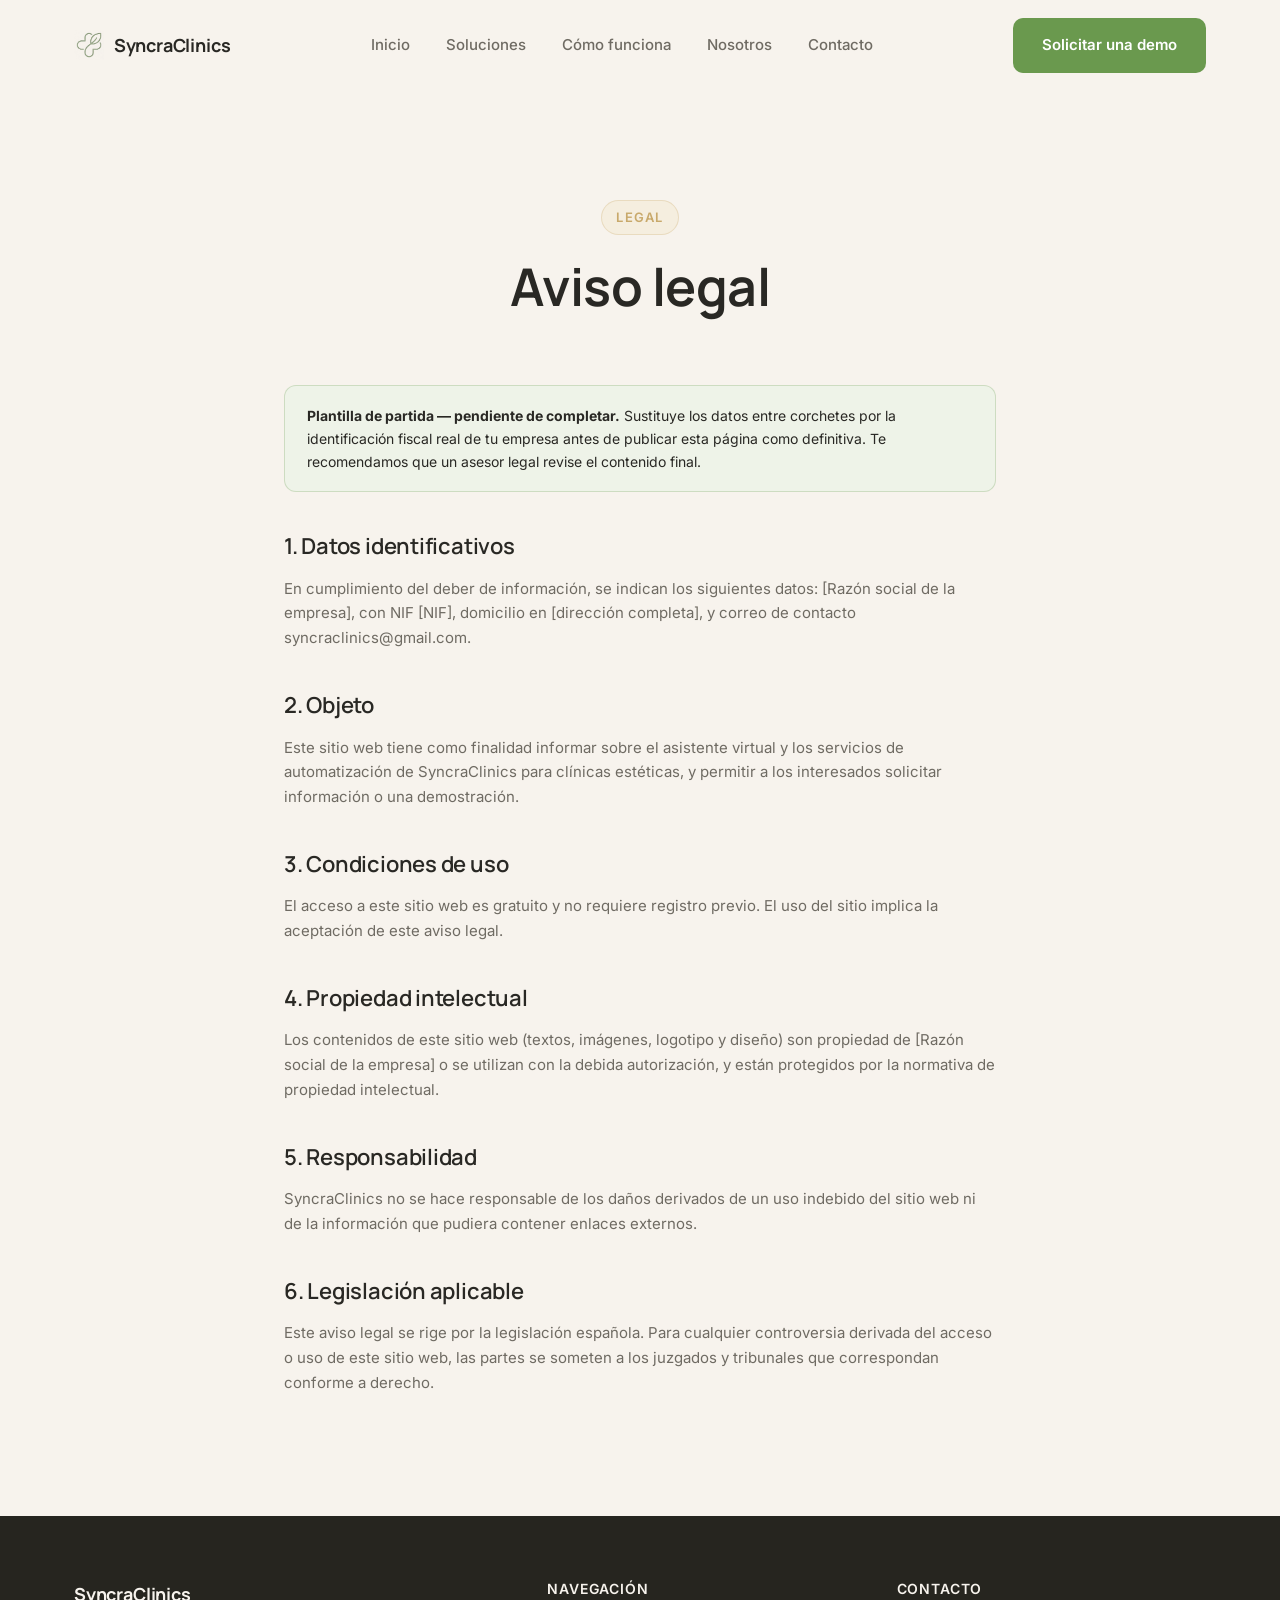
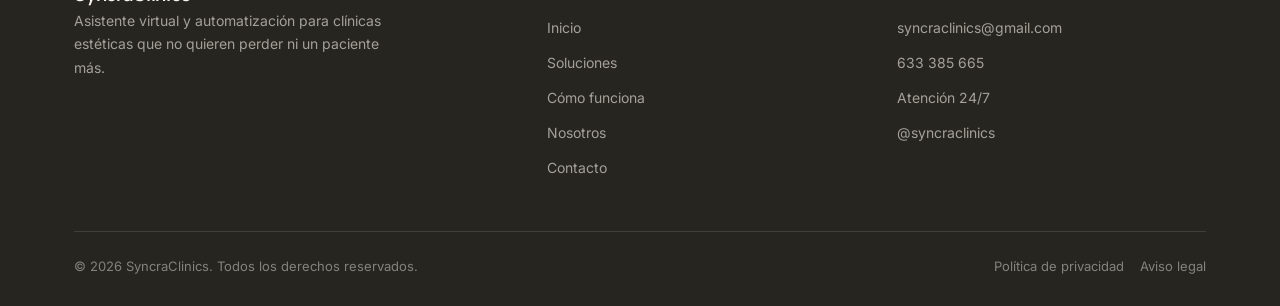
==== aviso-legal.html @ 11f2d5f8 "Rediseña la web con identidad premium sage/marfil y reposiciona la marca como asistente virtual Sust" ====
<!DOCTYPE html>
<html lang="es">
<head>
<meta charset="UTF-8">
<meta name="viewport" content="width=device-width, initial-scale=1.0">
<title>Aviso legal | SyncraClinics</title>
<meta name="description" content="Aviso legal de SyncraClinics: condiciones de uso del sitio web y datos identificativos de la empresa.">
<meta name="robots" content="noindex">
<link rel="canonical" href="https://syncraclinics.es/aviso-legal.html">
<link rel="preconnect" href="https://fonts.googleapis.com">
<link rel="preconnect" href="https://fonts.gstatic.com" crossorigin>
<link href="https://fonts.googleapis.com/css2?family=Inter:wght@400;500;600;700&family=Manrope:wght@700;800&display=swap" rel="stylesheet">
<link rel="stylesheet" href="css/style.css">
</head>
<body data-page="aviso-legal">

<header class="site-header">
  <div class="header-inner">
    <a href="index.html" class="brand">
      <img src="assets/logo-symbol.png" alt="SyncraClinics">
      <span class="brand-name">SyncraClinics</span>
    </a>

    <nav class="main-nav">
      <a href="index.html" data-page="inicio">Inicio</a>
      <a href="soluciones.html" data-page="soluciones">Soluciones</a>
      <a href="index.html#como-funciona">Cómo funciona</a>
      <a href="nosotros.html" data-page="nosotros">Nosotros</a>
      <a href="contacto.html" data-page="contacto">Contacto</a>
    </nav>

    <div class="header-actions">
      <a href="contacto.html#demo" class="btn btn-primary">Solicitar una demo</a>
      <button class="nav-toggle" aria-label="Abrir menú">
        <span></span><span></span><span></span>
      </button>
    </div>
  </div>
</header>

<main>

  <section class="hero" style="padding-bottom: 24px;">
    <div class="container" style="text-align:center; max-width: 720px;">
      <span class="eyebrow">Legal</span>
      <h1>Aviso legal</h1>
    </div>
  </section>

  <section class="section" style="padding-top: 24px;">
    <div class="container legal-content">
      <div class="legal-note">
        <strong>Plantilla de partida — pendiente de completar.</strong> Sustituye los datos entre corchetes por la identificación fiscal real de tu empresa antes de publicar esta página como definitiva. Te recomendamos que un asesor legal revise el contenido final.
      </div>

      <h2>1. Datos identificativos</h2>
      <p>En cumplimiento del deber de información, se indican los siguientes datos: [Razón social de la empresa], con NIF [NIF], domicilio en [dirección completa], y correo de contacto <a href="mailto:syncraclinics@gmail.com">syncraclinics@gmail.com</a>.</p>

      <h2>2. Objeto</h2>
      <p>Este sitio web tiene como finalidad informar sobre el asistente virtual y los servicios de automatización de SyncraClinics para clínicas estéticas, y permitir a los interesados solicitar información o una demostración.</p>

      <h2>3. Condiciones de uso</h2>
      <p>El acceso a este sitio web es gratuito y no requiere registro previo. El uso del sitio implica la aceptación de este aviso legal.</p>

      <h2>4. Propiedad intelectual</h2>
      <p>Los contenidos de este sitio web (textos, imágenes, logotipo y diseño) son propiedad de [Razón social de la empresa] o se utilizan con la debida autorización, y están protegidos por la normativa de propiedad intelectual.</p>

      <h2>5. Responsabilidad</h2>
      <p>SyncraClinics no se hace responsable de los daños derivados de un uso indebido del sitio web ni de la información que pudiera contener enlaces externos.</p>

      <h2>6. Legislación aplicable</h2>
      <p>Este aviso legal se rige por la legislación española. Para cualquier controversia derivada del acceso o uso de este sitio web, las partes se someten a los juzgados y tribunales que correspondan conforme a derecho.</p>
    </div>
  </section>

</main>

<footer class="site-footer">
  <div class="container">
    <div class="footer-grid">
      <div class="footer-brand">
        <span class="brand-name">SyncraClinics</span>
        <p>Asistente virtual y automatización para clínicas estéticas que no quieren perder ni un paciente más.</p>
      </div>

      <div class="footer-col">
        <h4>Navegación</h4>
        <a href="index.html">Inicio</a>
        <a href="soluciones.html">Soluciones</a>
        <a href="index.html#como-funciona">Cómo funciona</a>
        <a href="nosotros.html">Nosotros</a>
        <a href="contacto.html">Contacto</a>
      </div>

      <div class="footer-col">
        <h4>Contacto</h4>
        <a href="mailto:syncraclinics@gmail.com">syncraclinics@gmail.com</a>
        <p><a href="tel:633385665">633 385 665</a></p>
        <p>Atención 24/7</p>
        <a href="https://instagram.com/syncraclinics" target="_blank" rel="noopener">@syncraclinics</a>
      </div>
    </div>

    <div class="footer-bottom">
      <span>© 2026 SyncraClinics. Todos los derechos reservados.</span>
      <div class="footer-legal">
        <a href="privacidad.html">Política de privacidad</a>
        <a href="aviso-legal.html">Aviso legal</a>
      </div>
    </div>
  </div>
</footer>

<script src="js/main.js"></script>
</body>
</html>
---- css/style.css ----
/* ==========================================================================
   SyncraClinics — estilos globales
   Identidad: clínica estética premium · salud, belleza y bienestar + tecnología
   ========================================================================== */

:root {
  /* DOMINANTE ~60% - Fondos cálidos */
  --bg-primary: #F7F3ED;   /* marfil cálido */
  --bg-secondary: #EDE7DD; /* beige suave, para alternar secciones */
  --bg-surface: #FFFFFF;

  /* SECUNDARIO ~30% - Verde salvia y estructura */
  --accent-main: #6A994E;   /* verde salvia — color principal */
  --accent-hover: #587F41;  /* verde salvia, tono hover */
  --accent-light: #A7C4A0;  /* verde salvia claro — secundario */
  --accent-tint: #EEF3E8;   /* verde salvia muy claro, para chips/fondos */

  --text-main: #292824;
  --text-muted: #6F6B63;
  --border-color: #DDD6CB;

  --ink: #26251F; /* superficie oscura cálida (footer / CTA), nunca azul */

  /* ACENTO ~10% - Champagne, muy sutil, solo detalles premium */
  --champagne: #C8A96B;
  --champagne-tint: #F5EEDF;

  --font-heading: "Manrope", "DM Sans", -apple-system, Segoe UI, sans-serif;
  --font-body: "Inter", -apple-system, Segoe UI, sans-serif;

  --radius: 12px;
  --radius-lg: 22px;
  --shadow-soft: 0 16px 36px rgba(41, 40, 36, 0.08);
  --shadow-card: 0 2px 12px rgba(41, 40, 36, 0.05);
  --max-width: 1180px;
}

* {
  box-sizing: border-box;
}

html {
  scroll-behavior: smooth;
}

body {
  margin: 0;
  font-family: var(--font-body);
  color: var(--text-main);
  background: var(--bg-primary);
  line-height: 1.65;
  -webkit-font-smoothing: antialiased;
  overflow-x: hidden;
}

img {
  max-width: 100%;
  display: block;
  transition: transform 0.35s ease;
}

a {
  color: inherit;
  text-decoration: none;
}

a, button, input, select, textarea {
  font-family: inherit;
}

a:focus-visible,
button:focus-visible,
input:focus-visible,
select:focus-visible,
textarea:focus-visible,
[tabindex]:focus-visible {
  outline: 2px solid var(--accent-main);
  outline-offset: 3px;
  border-radius: 4px;
}

h1, h2, h3, h4 {
  font-family: var(--font-heading);
  font-weight: 600;
  color: var(--text-main);
  line-height: 1.3;
  margin: 0 0 16px;
  overflow-wrap: break-word;
  letter-spacing: -0.01em;
}

p {
  margin: 0 0 16px;
  color: var(--text-muted);
}

.container {
  width: 100%;
  max-width: var(--max-width);
  margin: 0 auto;
  padding: 0 24px;
}

.eyebrow {
  display: inline-block;
  font-size: 13px;
  font-weight: 600;
  letter-spacing: 0.10em;
  text-transform: uppercase;
  color: var(--champagne);
  background: var(--champagne-tint);
  border: 1px solid rgba(200, 169, 107, 0.28);
  padding: 6px 14px;
  border-radius: 999px;
  margin-bottom: 18px;
}

.section {
  padding: 104px 0;
}

.section-alt {
  background: var(--bg-surface);
  border-top: 1px solid var(--border-color);
  border-bottom: 1px solid var(--border-color);
}

.section-head {
  max-width: 680px;
  margin: 0 auto 60px;
  text-align: center;
}

.section-head h2 {
  font-size: clamp(28px, 3.4vw, 38px);
}

.section-head p {
  font-size: 17px;
}

/* ---------- Botones ---------- */
.btn {
  display: inline-flex;
  align-items: center;
  gap: 8px;
  padding: 14px 28px;
  border-radius: 10px;
  font-weight: 600;
  font-size: 15px;
  border: 1px solid transparent;
  cursor: pointer;
  transition: background 0.28s ease, color 0.28s ease, border-color 0.28s ease, transform 0.28s ease, box-shadow 0.28s ease, filter 0.28s ease;
}

.btn-primary {
  background: var(--accent-main);
  color: #FFFFFF;
}

.btn-primary:hover {
  filter: brightness(1.06);
  transform: translateY(-3px);
  box-shadow: 0 10px 22px rgba(106, 153, 78, 0.28);
}

.btn-primary:active {
  transform: translateY(-1px);
  box-shadow: 0 6px 14px rgba(106, 153, 78, 0.22);
}

.btn-secondary {
  background: transparent;
  color: var(--text-main);
  border-color: var(--border-color);
}

.btn-secondary:hover {
  border-color: var(--accent-main);
  background: var(--bg-surface);
  color: var(--accent-hover);
  transform: translateY(-3px);
  box-shadow: var(--shadow-card);
}

.btn-secondary:active {
  transform: translateY(-1px);
}

.btn-block {
  width: 100%;
  justify-content: center;
}

.hero-actions,
.cta-actions {
  display: flex;
  flex-wrap: wrap;
  gap: 16px;
}

/* ---------- Header ---------- */
.site-header {
  position: sticky;
  top: 0;
  z-index: 50;
  background: transparent;
  border-bottom: 1px solid transparent;
  transition: background 0.4s ease, border-color 0.4s ease, box-shadow 0.4s ease, backdrop-filter 0.4s ease;
}

.site-header.is-scrolled {
  background: rgba(255, 255, 255, 0.92);
  backdrop-filter: blur(8px);
  border-bottom-color: var(--border-color);
  box-shadow: 0 4px 20px rgba(41, 40, 36, 0.05);
}

.header-inner {
  display: flex;
  align-items: center;
  justify-content: space-between;
  padding: 18px 24px;
  max-width: var(--max-width);
  margin: 0 auto;
  gap: 20px;
  transition: padding 0.3s ease;
}

.site-header.is-scrolled .header-inner {
  padding: 12px 24px;
}

.brand {
  display: flex;
  align-items: center;
  gap: 10px;
  transition: opacity 0.2s ease;
}

.brand img {
  height: 30px;
  width: auto;
}

.brand:hover {
  opacity: 0.82;
}

.brand-name {
  font-family: var(--font-heading);
  font-size: 18px;
  font-weight: 700;
  letter-spacing: -0.01em;
  color: var(--text-main);
}

.main-nav {
  display: flex;
  align-items: center;
  gap: 32px;
}

.main-nav a {
  position: relative;
  font-size: 15px;
  font-weight: 500;
  color: var(--text-muted);
  padding: 6px 2px;
  transition: color 0.25s ease;
}

.main-nav a::after {
  content: "";
  position: absolute;
  left: 2px;
  right: 2px;
  bottom: -2px;
  height: 2px;
  background: var(--accent-main);
  transform: scaleX(0);
  transform-origin: left;
  transition: transform 0.3s ease;
}

.main-nav a:hover::after,
.main-nav a.active::after {
  transform: scaleX(1);
}

.main-nav a:hover,
.main-nav a.active {
  color: var(--text-main);
}

.header-actions {
  display: flex;
  align-items: center;
  gap: 18px;
}

.nav-toggle {
  display: none;
  flex-direction: column;
  gap: 5px;
  background: none;
  border: none;
  border-radius: 8px;
  cursor: pointer;
  padding: 6px;
  transition: background 0.2s ease;
}

.nav-toggle:hover {
  background: var(--accent-tint);
}

.nav-toggle span {
  width: 24px;
  height: 2px;
  background: var(--text-main);
  border-radius: 2px;
  transition: transform 0.2s ease, opacity 0.2s ease;
}

/* ---------- Hero ---------- */
.hero {
  padding: 108px 0 88px;
  position: relative;
}

.hero-inner {
  display: grid;
  grid-template-columns: minmax(0, 1.05fr) minmax(0, 0.95fr);
  gap: 64px;
  align-items: center;
}

.hero-badge {
  display: inline-flex;
  align-items: center;
  gap: 8px;
  font-size: 13px;
  font-weight: 600;
  color: var(--text-main);
  background: var(--bg-surface);
  border: 1px solid var(--border-color);
  padding: 8px 16px 8px 8px;
  border-radius: 999px;
  margin-bottom: 24px;
  box-shadow: var(--shadow-card);
}

.hero-badge .dot {
  width: 8px;
  height: 8px;
  border-radius: 50%;
  background: var(--champagne);
  flex-shrink: 0;
}

.hero h1 {
  font-size: clamp(34px, 4.4vw, 52px);
  font-weight: 650;
}

.hero-inner h1 {
  font-size: clamp(30px, 3.2vw, 44px);
  text-wrap: balance;
}

.hero-lede {
  font-size: 18px;
  max-width: 540px;
}

.hero-indicators {
  display: flex;
  flex-wrap: wrap;
  gap: 10px 28px;
  margin-top: 34px;
  padding-top: 28px;
  border-top: 1px solid var(--border-color);
}

.hero-indicator {
  display: inline-flex;
  align-items: center;
  gap: 8px;
  font-size: 13px;
  font-weight: 600;
  color: var(--text-muted);
}

.hero-indicator svg {
  width: 16px;
  height: 16px;
  color: var(--accent-main);
  flex-shrink: 0;
}

/* Hero visual: panel claro con el flujo de automatización */
.hero-visual {
  background: var(--bg-surface);
  border: 1px solid var(--border-color);
  border-radius: var(--radius-lg);
  padding: 30px;
  box-shadow: var(--shadow-soft);
  position: relative;
  overflow: hidden;
}

.hero-visual::before {
  content: "";
  position: absolute;
  inset: 0;
  background: radial-gradient(circle at 100% 0%, var(--accent-tint), transparent 55%),
              radial-gradient(circle at 0% 100%, var(--champagne-tint), transparent 50%);
  pointer-events: none;
}

.hero-visual-head {
  display: flex;
  align-items: center;
  justify-content: space-between;
  margin-bottom: 22px;
  position: relative;
}

.hero-visual-head span {
  font-size: 12px;
  font-weight: 700;
  letter-spacing: 0.08em;
  text-transform: uppercase;
  color: var(--text-muted);
}

.hero-visual-dots {
  display: flex;
  gap: 6px;
}

.hero-visual-dots i {
  width: 7px;
  height: 7px;
  border-radius: 50%;
  background: var(--border-color);
  display: block;
}

.workflow-track {
  position: relative;
  display: flex;
  flex-direction: column;
  gap: 0;
}

.workflow-step {
  position: relative;
  display: flex;
  align-items: center;
  gap: 14px;
  padding: 14px;
  background: var(--bg-primary);
  border: 1px solid var(--border-color);
  border-radius: 10px;
  margin-bottom: 22px;
  opacity: 0;
  transform: translateX(-10px);
  animation: workflow-in 0.7s ease forwards;
  transition: border-color 0.3s ease, box-shadow 0.3s ease;
}

.workflow-step:hover {
  border-color: var(--accent-light);
  box-shadow: var(--shadow-card);
}

.workflow-step:last-child {
  margin-bottom: 0;
}

.workflow-step:nth-child(1) { animation-delay: 0.15s; }
.workflow-step:nth-child(2) { animation-delay: 0.35s; }
.workflow-step:nth-child(3) { animation-delay: 0.55s; }
.workflow-step:nth-child(4) { animation-delay: 0.75s; }
.workflow-step:nth-child(5) { animation-delay: 0.95s; }
.workflow-step:nth-child(6) { animation-delay: 1.15s; }

@keyframes workflow-in {
  to { opacity: 1; transform: translateX(0); }
}

.workflow-step-icon {
  position: relative;
  width: 34px;
  height: 34px;
  border-radius: 9px;
  background: var(--accent-tint);
  color: var(--accent-hover);
  display: flex;
  align-items: center;
  justify-content: center;
  flex-shrink: 0;
}

.workflow-step-icon svg {
  width: 16px;
  height: 16px;
}

/* punto que recorre la conexión entre pasos */
.workflow-step:not(:last-child) .workflow-step-icon::after {
  content: "";
  position: absolute;
  top: 100%;
  left: 50%;
  width: 1px;
  height: 22px;
  background: linear-gradient(to bottom, var(--accent-light), transparent);
  transform: translateX(-50%);
}

.workflow-step:not(:last-child) .workflow-step-icon::before {
  content: "";
  position: absolute;
  top: 100%;
  left: 50%;
  width: 5px;
  height: 5px;
  border-radius: 50%;
  background: var(--champagne);
  transform: translate(-50%, 0);
  opacity: 0;
  animation: dot-travel 2.8s ease-in-out infinite;
  z-index: 1;
}

.workflow-step:nth-child(1) .workflow-step-icon::before { animation-delay: 0.4s; }
.workflow-step:nth-child(2) .workflow-step-icon::before { animation-delay: 0.95s; }
.workflow-step:nth-child(3) .workflow-step-icon::before { animation-delay: 1.5s; }
.workflow-step:nth-child(4) .workflow-step-icon::before { animation-delay: 2.05s; }
.workflow-step:nth-child(5) .workflow-step-icon::before { animation-delay: 2.6s; }

@keyframes dot-travel {
  0% { transform: translate(-50%, 0); opacity: 0; }
  15% { opacity: 1; }
  85% { opacity: 1; }
  100% { transform: translate(-50%, 22px); opacity: 0; }
}

.workflow-step strong {
  display: block;
  font-size: 13.5px;
  font-weight: 600;
  color: var(--text-main);
}

.workflow-step span {
  font-size: 12px;
  color: var(--text-muted);
}

.workflow-step .workflow-arrow {
  margin-left: auto;
  width: 14px;
  height: 14px;
  color: var(--border-color);
  flex-shrink: 0;
}

/* ---------- Grids / Cards ---------- */
.grid {
  display: grid;
  gap: 28px;
}

.grid-3 {
  grid-template-columns: repeat(3, minmax(0, 1fr));
}

.grid-2 {
  grid-template-columns: repeat(2, minmax(0, 1fr));
}

.grid-4 {
  grid-template-columns: repeat(4, minmax(0, 1fr));
}

.card {
  background: var(--bg-surface);
  border: 1px solid var(--border-color);
  border-radius: var(--radius);
  padding: 32px;
  box-shadow: var(--shadow-card);
  transition: transform 0.3s ease, box-shadow 0.3s ease, border-color 0.3s ease;
}

.card:hover {
  transform: translateY(-6px);
  box-shadow: var(--shadow-soft);
  border-color: var(--accent-light);
}

.card:hover .card-icon svg {
  transform: translateY(-1px) scale(1.05);
}

.card:active {
  transform: translateY(-2px);
}

.card-icon {
  width: 46px;
  height: 46px;
  border-radius: 11px;
  background: var(--accent-tint);
  display: flex;
  align-items: center;
  justify-content: center;
  margin-bottom: 18px;
  color: var(--accent-hover);
}

.card-icon svg {
  width: 22px;
  height: 22px;
  transition: transform 0.3s ease;
}

.card h3 {
  font-size: 18px;
  margin-bottom: 10px;
}

.card p {
  font-size: 14.5px;
  margin-bottom: 0;
}

.problem-card {
  border-left: 3px solid var(--accent-main);
}

.pain-card {
  position: relative;
  width: 100%;
  margin: 0;
  text-align: left;
  font-size: inherit;
  appearance: none;
  -webkit-appearance: none;
}

.pain-check {
  position: absolute;
  top: 16px;
  right: 16px;
  width: 24px;
  height: 24px;
  border-radius: 50%;
  border: 1.5px solid var(--border-color);
  background: var(--bg-surface);
  color: transparent;
  display: flex;
  align-items: center;
  justify-content: center;
  transition: background 0.25s ease, border-color 0.25s ease, color 0.25s ease, transform 0.25s ease;
}

.pain-check svg {
  width: 13px;
  height: 13px;
}

.pain-card.selected {
  border-color: var(--accent-main);
  background: var(--accent-tint);
}

.pain-card.selected .pain-check {
  background: var(--accent-main);
  border-color: var(--accent-main);
  color: #FFFFFF;
  transform: scale(1.08);
}

.pain-hint {
  max-width: 640px;
  margin: 24px auto 0;
  text-align: center;
  font-size: 13px;
  color: var(--text-muted);
  font-style: italic;
}

/* ---------- Solution flow (Home) ---------- */
.flow-diagram {
  display: flex;
  flex-wrap: wrap;
  align-items: stretch;
  justify-content: center;
  gap: 0;
  margin-top: 8px;
}

.flow-step {
  display: flex;
  flex-direction: column;
  align-items: center;
  text-align: center;
  width: 148px;
  padding: 10px;
  border-radius: var(--radius);
  cursor: default;
  transition: transform 0.3s ease, background 0.3s ease;
}

.flow-step:hover {
  transform: scale(1.05);
  background: var(--accent-tint);
}

.flow-step-icon {
  width: 56px;
  height: 56px;
  border-radius: 14px;
  background: var(--bg-surface);
  border: 1px solid var(--border-color);
  display: flex;
  align-items: center;
  justify-content: center;
  color: var(--accent-hover);
  margin-bottom: 14px;
  box-shadow: var(--shadow-card);
  transition: border-color 0.3s ease, box-shadow 0.3s ease, color 0.3s ease;
}

.flow-step:hover .flow-step-icon {
  border-color: var(--accent-main);
  box-shadow: 0 8px 18px rgba(106, 153, 78, 0.18);
}

.flow-step-icon svg {
  width: 24px;
  height: 24px;
}

.flow-step strong {
  font-size: 13.5px;
  font-weight: 700;
  color: var(--text-main);
  display: block;
  margin-bottom: 4px;
}

.flow-step span {
  font-size: 12px;
  color: var(--text-muted);
  transition: color 0.3s ease;
}

.flow-step:hover span {
  color: var(--text-main);
}

.flow-connector {
  display: flex;
  align-items: center;
  justify-content: center;
  width: 32px;
  color: var(--border-color);
  flex-shrink: 0;
}

.flow-connector svg {
  width: 20px;
  height: 20px;
}

/* ---------- Dashboard demo (Home) — panel claro ---------- */
.dashboard-panel {
  background: var(--bg-surface);
  border: 1px solid var(--border-color);
  border-radius: var(--radius-lg);
  padding: 40px;
  box-shadow: var(--shadow-soft);
  position: relative;
}

.dashboard-head {
  display: flex;
  align-items: center;
  justify-content: space-between;
  gap: 16px;
  margin-bottom: 30px;
  flex-wrap: wrap;
}

.dashboard-head h3 {
  color: var(--text-main);
  font-size: 17px;
  margin: 0;
}

.dashboard-demo-tag {
  display: inline-flex;
  align-items: center;
  gap: 6px;
  font-size: 11px;
  font-weight: 700;
  letter-spacing: 0.08em;
  text-transform: uppercase;
  color: var(--champagne);
  background: var(--champagne-tint);
  border: 1px solid rgba(200, 169, 107, 0.3);
  padding: 5px 12px;
  border-radius: 999px;
}

.dashboard-grid {
  display: grid;
  grid-template-columns: repeat(5, minmax(0, 1fr));
  gap: 18px;
}

.dashboard-metric {
  background: var(--bg-primary);
  border: 1px solid var(--border-color);
  border-radius: 12px;
  padding: 20px 18px;
  transition: border-color 0.3s ease, box-shadow 0.3s ease;
}

.dashboard-metric:hover {
  border-color: var(--accent-light);
  box-shadow: var(--shadow-card);
}

.dashboard-metric strong {
  display: block;
  font-family: var(--font-heading);
  font-weight: 700;
  font-size: clamp(22px, 3vw, 28px);
  color: var(--text-main);
  margin-bottom: 6px;
}

.dashboard-metric span {
  font-size: 12.5px;
  color: var(--text-muted);
  display: block;
  margin-bottom: 12px;
}

.dashboard-bar {
  height: 4px;
  border-radius: 999px;
  background: var(--border-color);
  overflow: hidden;
}

.dashboard-bar span {
  display: block;
  height: 100%;
  width: 0;
  border-radius: 999px;
  background: linear-gradient(90deg, var(--accent-main), var(--champagne));
  transition: width 1.1s ease;
}

.dashboard-panel.is-visible .dashboard-bar span {
  width: var(--bar-value, 60%);
}

.dashboard-footnote {
  margin: 24px 0 0;
  font-size: 12.5px;
  color: var(--text-muted);
}

/* ---------- Automatizaciones (Home) ---------- */
.automation-card {
  padding-top: 32px;
}

/* ---------- Integración (n8n, sin tecnicismos visibles) ---------- */
.integration-panel {
  background: var(--bg-surface);
  border: 1px solid var(--border-color);
  border-radius: var(--radius-lg);
  padding: 40px;
  box-shadow: var(--shadow-card);
}

/* ---------- Cómo funciona: pasos (Home) ---------- */
.steps-grid {
  display: grid;
  grid-template-columns: repeat(4, minmax(0, 1fr));
  gap: 32px;
}

.step-item {
  position: relative;
  padding: 8px 0 0 0;
}

.step-index {
  font-family: var(--font-heading);
  font-size: 30px;
  font-weight: 700;
  color: var(--champagne);
  margin-bottom: 14px;
  display: block;
}

.step-item h3 {
  font-size: 17px;
  margin-bottom: 8px;
}

.step-item p {
  font-size: 14.5px;
  margin-bottom: 0;
}

/* ---------- Confianza (Home) ---------- */
.trust-panel {
  display: flex;
  flex-wrap: wrap;
  align-items: center;
  justify-content: space-between;
  gap: 32px;
  background: var(--bg-surface);
  border: 1px solid var(--border-color);
  border-radius: var(--radius-lg);
  padding: 44px 48px;
}

.trust-panel h2 {
  max-width: 460px;
  font-size: clamp(22px, 2.6vw, 28px);
  margin-bottom: 0;
}

.trust-tags {
  display: flex;
  flex-wrap: wrap;
  gap: 12px;
}

.trust-tag {
  display: inline-flex;
  align-items: center;
  gap: 8px;
  font-size: 13.5px;
  font-weight: 600;
  color: var(--text-main);
  background: var(--bg-primary);
  border: 1px solid var(--border-color);
  padding: 9px 16px;
  border-radius: 999px;
  transition: border-color 0.25s ease, transform 0.25s ease;
}

.trust-tag:hover {
  border-color: var(--accent-main);
  transform: translateY(-2px);
}

.trust-tag svg {
  width: 15px;
  height: 15px;
  color: var(--accent-main);
  flex-shrink: 0;
}

/* ---------- Scroll reveal ---------- */
.reveal {
  opacity: 0;
  transform: translateY(20px);
  transition: opacity 0.7s ease, transform 0.7s ease;
}

.reveal.is-visible {
  opacity: 1;
  transform: translateY(0);
}

/* ---------- Solutions detail (soluciones.html) ---------- */
.solution-row {
  display: grid;
  grid-template-columns: minmax(0, 1.4fr) minmax(0, 0.75fr);
  gap: 40px;
  align-items: center;
  padding: 52px 0;
  border-bottom: 1px solid var(--border-color);
}

.solution-row:last-child {
  border-bottom: none;
}

.solution-row.reverse .solution-visual {
  order: 2;
}

.solution-index {
  font-family: var(--font-heading);
  font-size: 14px;
  font-weight: 700;
  color: var(--champagne);
  letter-spacing: 0.06em;
  margin-bottom: 12px;
}

.solution-visual {
  background: var(--accent-tint);
  border: 1px solid var(--border-color);
  border-radius: var(--radius);
  padding: 22px;
  display: flex;
  align-items: center;
  justify-content: center;
  min-height: 120px;
  max-width: 160px;
  margin: 0 auto;
  width: 100%;
  transition: transform 0.3s ease, box-shadow 0.3s ease;
}

.solution-visual:hover {
  transform: translateY(-4px);
  box-shadow: var(--shadow-card);
}

.solution-visual svg {
  width: 44px;
  height: 44px;
  color: var(--accent-hover);
}

.solution-list {
  list-style: none;
  padding: 0;
  margin: 20px 0 0;
}

.solution-list li {
  position: relative;
  padding-left: 26px;
  margin-bottom: 10px;
  color: var(--text-muted);
  font-size: 15px;
}

.solution-list li::before {
  content: "✓";
  position: absolute;
  left: 0;
  color: var(--accent-main);
  font-weight: 700;
}

/* ---------- CTA banda ---------- */
.cta-band {
  background: var(--ink);
  color: var(--bg-primary);
  border-radius: var(--radius-lg);
  padding: 60px;
  text-align: center;
  margin: 0 24px;
}

.cta-band h2,
.cta-band p {
  color: var(--bg-primary);
}

.cta-band .cta-actions {
  justify-content: center;
  margin-top: 24px;
}

.cta-band .btn-secondary {
  border-color: rgba(247, 243, 237, 0.3);
  color: var(--bg-primary);
}

.cta-band .btn-secondary:hover {
  border-color: var(--champagne);
  background: rgba(247, 243, 237, 0.06);
  color: var(--champagne);
}

/* ---------- Formulario de contacto ---------- */
.contact-layout {
  display: grid;
  grid-template-columns: repeat(2, minmax(0, 1fr));
  gap: 48px;
  align-items: start;
}

.form-field {
  margin-bottom: 20px;
}

.form-field label {
  display: block;
  font-size: 14px;
  font-weight: 600;
  margin-bottom: 8px;
  color: var(--text-main);
}

.form-field input,
.form-field textarea {
  width: 100%;
  padding: 13px 16px;
  border: 1px solid var(--border-color);
  border-radius: 8px;
  background: var(--bg-surface);
  font-family: var(--font-body);
  font-size: 15px;
  color: var(--text-main);
  transition: border-color 0.25s ease, box-shadow 0.25s ease;
}

.form-field input:focus,
.form-field textarea:focus {
  outline: none;
  border-color: var(--accent-main);
  box-shadow: 0 0 0 3px var(--accent-tint);
}

.form-field textarea {
  min-height: 140px;
  resize: vertical;
}

.form-status {
  margin-top: 14px;
  font-size: 14px;
  color: var(--accent-hover);
  display: none;
}

.form-status.visible {
  display: block;
}

.form-status.error {
  color: #B3261E;
}

.modal-form button[type="submit"] {
  transition: transform 0.25s ease, box-shadow 0.25s ease, filter 0.25s ease;
}

.modal-form button[type="submit"]:hover:not(:disabled) {
  transform: translateY(-2px);
  box-shadow: 0 8px 18px rgba(106, 153, 78, 0.25);
}

.modal-form button[type="submit"]:disabled {
  opacity: 0.7;
  cursor: not-allowed;
  pointer-events: none;
}

.contact-info-card {
  background: var(--bg-surface);
  border: 1px solid var(--border-color);
  border-radius: var(--radius);
  padding: 32px;
}

.contact-info-item {
  display: flex;
  gap: 14px;
  padding: 16px 0;
  border-bottom: 1px solid var(--border-color);
}

.contact-info-item:last-child {
  border-bottom: none;
}

.contact-info-item .card-icon {
  margin-bottom: 0;
  flex-shrink: 0;
}

.contact-info-item h4 {
  font-size: 15px;
  margin-bottom: 2px;
}

.contact-info-item p {
  font-size: 14px;
  margin-bottom: 0;
}

.contact-info-phone {
  position: relative;
}

.contact-info-trigger {
  display: inline-flex;
  align-items: center;
  gap: 6px;
  background: none;
  border: none;
  padding: 0;
  font-family: inherit;
  font-size: 14px;
  color: var(--text-muted);
  cursor: pointer;
  transition: color 0.2s ease;
}

.contact-info-trigger:hover {
  color: var(--accent-hover);
}

.contact-info-trigger svg {
  width: 14px;
  height: 14px;
  transition: transform 0.2s ease;
}

.contact-info-trigger[aria-expanded="true"] svg {
  transform: rotate(180deg);
}

.phone-menu {
  position: absolute;
  top: calc(100% + 10px);
  left: 0;
  min-width: 220px;
  max-width: calc(100vw - 80px);
  background: var(--bg-surface);
  border: 1px solid var(--border-color);
  border-radius: 10px;
  box-shadow: var(--shadow-soft);
  padding: 8px;
  z-index: 30;
  opacity: 0;
  visibility: hidden;
  transform: translateY(-6px);
  transition: opacity 0.25s ease, transform 0.25s ease, visibility 0.25s ease;
}

.phone-menu.open {
  opacity: 1;
  visibility: visible;
  transform: translateY(0);
}

.phone-menu-option {
  display: flex;
  align-items: center;
  gap: 10px;
  padding: 10px 12px;
  border-radius: 7px;
  font-size: 14px;
  font-weight: 500;
  color: var(--text-main);
  transition: background 0.2s ease, transform 0.2s ease;
}

.phone-menu-option:hover {
  background: var(--accent-tint);
  transform: translateX(3px);
}

.phone-menu-option svg {
  width: 18px;
  height: 18px;
  color: var(--accent-hover);
  flex-shrink: 0;
}

/* ---------- Solicitar información: CTA ---------- */
.info-cta {
  max-width: 620px;
  margin: 0 auto;
  text-align: center;
}

.info-cta-icon {
  width: 56px;
  height: 56px;
  margin: 0 auto 22px;
  border-radius: 14px;
  background: var(--accent-tint);
  border: 1px solid var(--border-color);
  display: flex;
  align-items: center;
  justify-content: center;
  color: var(--accent-hover);
}

.info-cta-icon svg {
  width: 26px;
  height: 26px;
}

.info-cta h2 {
  font-size: clamp(24px, 3vw, 32px);
}

.btn-lg {
  padding: 17px 36px;
  font-size: 16px;
  margin-top: 8px;
}

.contact-info-card-standalone {
  max-width: 620px;
  margin: 0 auto;
}

/* ---------- Modal: Solicitar demo ---------- */
body.modal-open {
  overflow: hidden;
}

.modal-overlay {
  position: fixed;
  inset: 0;
  z-index: 200;
  display: flex;
  align-items: center;
  justify-content: center;
  padding: 40px 24px;
  background: rgba(38, 37, 31, 0.55);
  backdrop-filter: blur(3px);
  opacity: 0;
  visibility: hidden;
  overflow-y: auto;
  transition: opacity 0.3s ease, visibility 0.3s ease;
}

.modal-overlay.open {
  opacity: 1;
  visibility: visible;
}

.modal-box {
  position: relative;
  width: 100%;
  max-width: 560px;
  max-height: calc(100vh - 80px);
  overflow-y: auto;
  background: var(--bg-surface);
  border: 1px solid var(--border-color);
  border-radius: var(--radius);
  box-shadow: var(--shadow-soft);
  padding: 44px;
  transform: translateY(16px) scale(0.98);
  opacity: 0;
  transition: transform 0.35s ease, opacity 0.35s ease;
}

.modal-overlay.open .modal-box {
  transform: translateY(0) scale(1);
  opacity: 1;
}

.modal-close {
  position: absolute;
  top: 20px;
  right: 20px;
  width: 36px;
  height: 36px;
  border-radius: 50%;
  border: 1px solid var(--border-color);
  background: var(--bg-surface);
  color: var(--text-muted);
  display: flex;
  align-items: center;
  justify-content: center;
  cursor: pointer;
  transition: color 0.25s ease, border-color 0.25s ease, transform 0.3s ease;
}

.modal-close svg {
  width: 16px;
  height: 16px;
}

.modal-close:hover {
  color: var(--accent-hover);
  border-color: var(--accent-main);
  transform: rotate(90deg);
}

.modal-close:active {
  transform: rotate(90deg) scale(0.92);
}

.modal-step {
  animation: modal-step-in 0.3s ease;
}

@keyframes modal-step-in {
  from { opacity: 0; transform: translateY(8px); }
  to { opacity: 1; transform: translateY(0); }
}

.modal-sub {
  font-size: 15px;
  margin-bottom: 28px;
}

.modal-form .form-grid {
  display: grid;
  grid-template-columns: repeat(2, minmax(0, 1fr));
  gap: 0 20px;
}

.form-field select {
  width: 100%;
  padding: 13px 40px 13px 16px;
  border: 1px solid var(--border-color);
  border-radius: 8px;
  background-color: var(--bg-surface);
  font-family: var(--font-body);
  font-size: 15px;
  color: var(--text-main);
  appearance: none;
  background-image: url("data:image/svg+xml,%3Csvg xmlns='http://www.w3.org/2000/svg' viewBox='0 0 24 24' fill='none' stroke='%236F6B63' stroke-width='2'%3E%3Cpath d='M6 9l6 6 6-6'/%3E%3C/svg%3E");
  background-repeat: no-repeat;
  background-position: right 14px center;
  background-size: 16px;
  transition: border-color 0.25s ease, box-shadow 0.25s ease;
}

.form-field select:focus {
  outline: none;
  border-color: var(--accent-main);
  box-shadow: 0 0 0 3px var(--accent-tint);
}

/* ---------- Footer ---------- */
.site-footer {
  background: var(--ink);
  color: var(--bg-primary);
  padding: 64px 0 28px;
}

.footer-grid {
  display: grid;
  grid-template-columns: minmax(0, 1.4fr) minmax(0, 1fr) minmax(0, 1fr);
  gap: 40px;
  padding-bottom: 40px;
  border-bottom: 1px solid rgba(247, 243, 237, 0.12);
}

.footer-brand .brand-name {
  color: var(--bg-primary);
}

.footer-brand p {
  color: rgba(247, 243, 237, 0.6);
  font-size: 14px;
  max-width: 320px;
}

.footer-col h4 {
  color: var(--bg-primary);
  font-family: var(--font-body);
  font-size: 14px;
  text-transform: uppercase;
  letter-spacing: 0.06em;
  margin-bottom: 18px;
}

.footer-col a,
.footer-col p {
  display: block;
  color: rgba(247, 243, 237, 0.6);
  font-size: 14px;
  margin-bottom: 12px;
}

.footer-col a {
  width: fit-content;
  transition: color 0.25s ease, transform 0.25s ease;
}

.footer-col a:hover {
  color: var(--champagne);
  transform: translateX(3px);
}

.footer-col a:active {
  transform: translateX(1px);
}

.footer-bottom {
  display: flex;
  justify-content: space-between;
  align-items: center;
  padding-top: 24px;
  font-size: 13px;
  color: rgba(247, 243, 237, 0.45);
  flex-wrap: wrap;
  gap: 12px;
}

.footer-legal {
  display: flex;
  flex-wrap: wrap;
  gap: 8px 16px;
}

.footer-legal a {
  color: rgba(247, 243, 237, 0.45);
  font-size: 13px;
  transition: color 0.25s ease;
}

.footer-legal a:hover {
  color: var(--champagne);
}

/* ---------- Páginas legales ---------- */
.legal-content {
  max-width: 760px;
  margin: 0 auto;
}

.legal-content h2 {
  font-size: 22px;
  margin-top: 40px;
}

.legal-content h2:first-child {
  margin-top: 0;
}

.legal-content p,
.legal-content li {
  font-size: 15px;
}

.legal-note {
  background: var(--accent-tint);
  border: 1px solid rgba(106, 153, 78, 0.25);
  border-radius: var(--radius);
  padding: 18px 22px;
  font-size: 14px;
  color: var(--text-main);
  margin-bottom: 40px;
}

/* ---------- Responsive ---------- */
@media (max-width: 960px) {
  .hero-inner,
  .contact-layout {
    grid-template-columns: minmax(0, 1fr);
  }

  .solution-row,
  .solution-row.reverse {
    grid-template-columns: minmax(0, 1fr);
  }

  .solution-row.reverse .solution-visual {
    order: 0;
  }

  .grid-3,
  .grid-2,
  .grid-4,
  .steps-grid {
    grid-template-columns: repeat(2, minmax(0, 1fr));
  }

  .dashboard-grid {
    grid-template-columns: repeat(2, minmax(0, 1fr));
  }

  .footer-grid {
    grid-template-columns: minmax(0, 1fr);
  }

  .trust-panel {
    flex-direction: column;
    align-items: flex-start;
    text-align: left;
  }

  .flow-diagram {
    flex-direction: column;
  }

  .flow-connector {
    width: auto;
    height: 28px;
    transform: rotate(90deg);
  }
}

@media (max-width: 720px) {
  .main-nav {
    display: none;
  }

  .main-nav.open {
    display: flex;
  }

  .nav-toggle {
    display: flex;
  }

  .header-inner {
    flex-wrap: wrap;
  }

  .main-nav.open {
    flex-direction: column;
    width: 100%;
    align-items: flex-start;
    gap: 14px;
    padding-top: 16px;
    border-top: 1px solid var(--border-color);
    margin-top: 14px;
  }

  .grid-3,
  .grid-2,
  .grid-4,
  .steps-grid {
    grid-template-columns: minmax(0, 1fr);
  }

  .dashboard-grid {
    grid-template-columns: minmax(0, 1fr);
  }

  .dashboard-panel,
  .integration-panel {
    padding: 26px;
  }

  .cta-band {
    padding: 40px 24px;
  }

  .section {
    padding: 64px 0;
  }

  .choice-grid,
  .modal-form .form-grid,
  .checkbox-grid {
    grid-template-columns: minmax(0, 1fr);
  }

  .modal-overlay {
    padding: 0;
    align-items: stretch;
  }

  .modal-box {
    max-width: none;
    width: 100%;
    min-height: 100%;
    max-height: none;
    border-radius: 0;
    border-left: none;
    border-right: none;
    padding: 28px 20px 32px;
  }

  .btn-lg {
    width: 100%;
    justify-content: center;
  }

  .trust-panel {
    padding: 32px 24px;
  }
}

@media (prefers-reduced-motion: reduce) {
  html {
    scroll-behavior: auto;
  }

  .modal-overlay,
  .modal-box,
  .modal-step,
  .card,
  .btn,
  .main-nav a::after,
  .footer-col a,
  .nav-toggle span,
  .modal-close,
  .pain-check,
  .phone-menu,
  .contact-info-trigger svg,
  .reveal,
  .workflow-step,
  .workflow-step-icon::before,
  .flow-step,
  .flow-step-icon,
  .dashboard-bar span,
  .site-header,
  .header-inner,
  img,
  .trust-tag,
  .solution-visual {
    transition: none !important;
    animation: none !important;
  }

  .reveal {
    opacity: 1 !important;
    transform: none !important;
  }

  .workflow-step {
    opacity: 1 !important;
    transform: none !important;
  }

  .dashboard-panel.is-visible .dashboard-bar span {
    width: var(--bar-value, 60%) !important;
  }
}
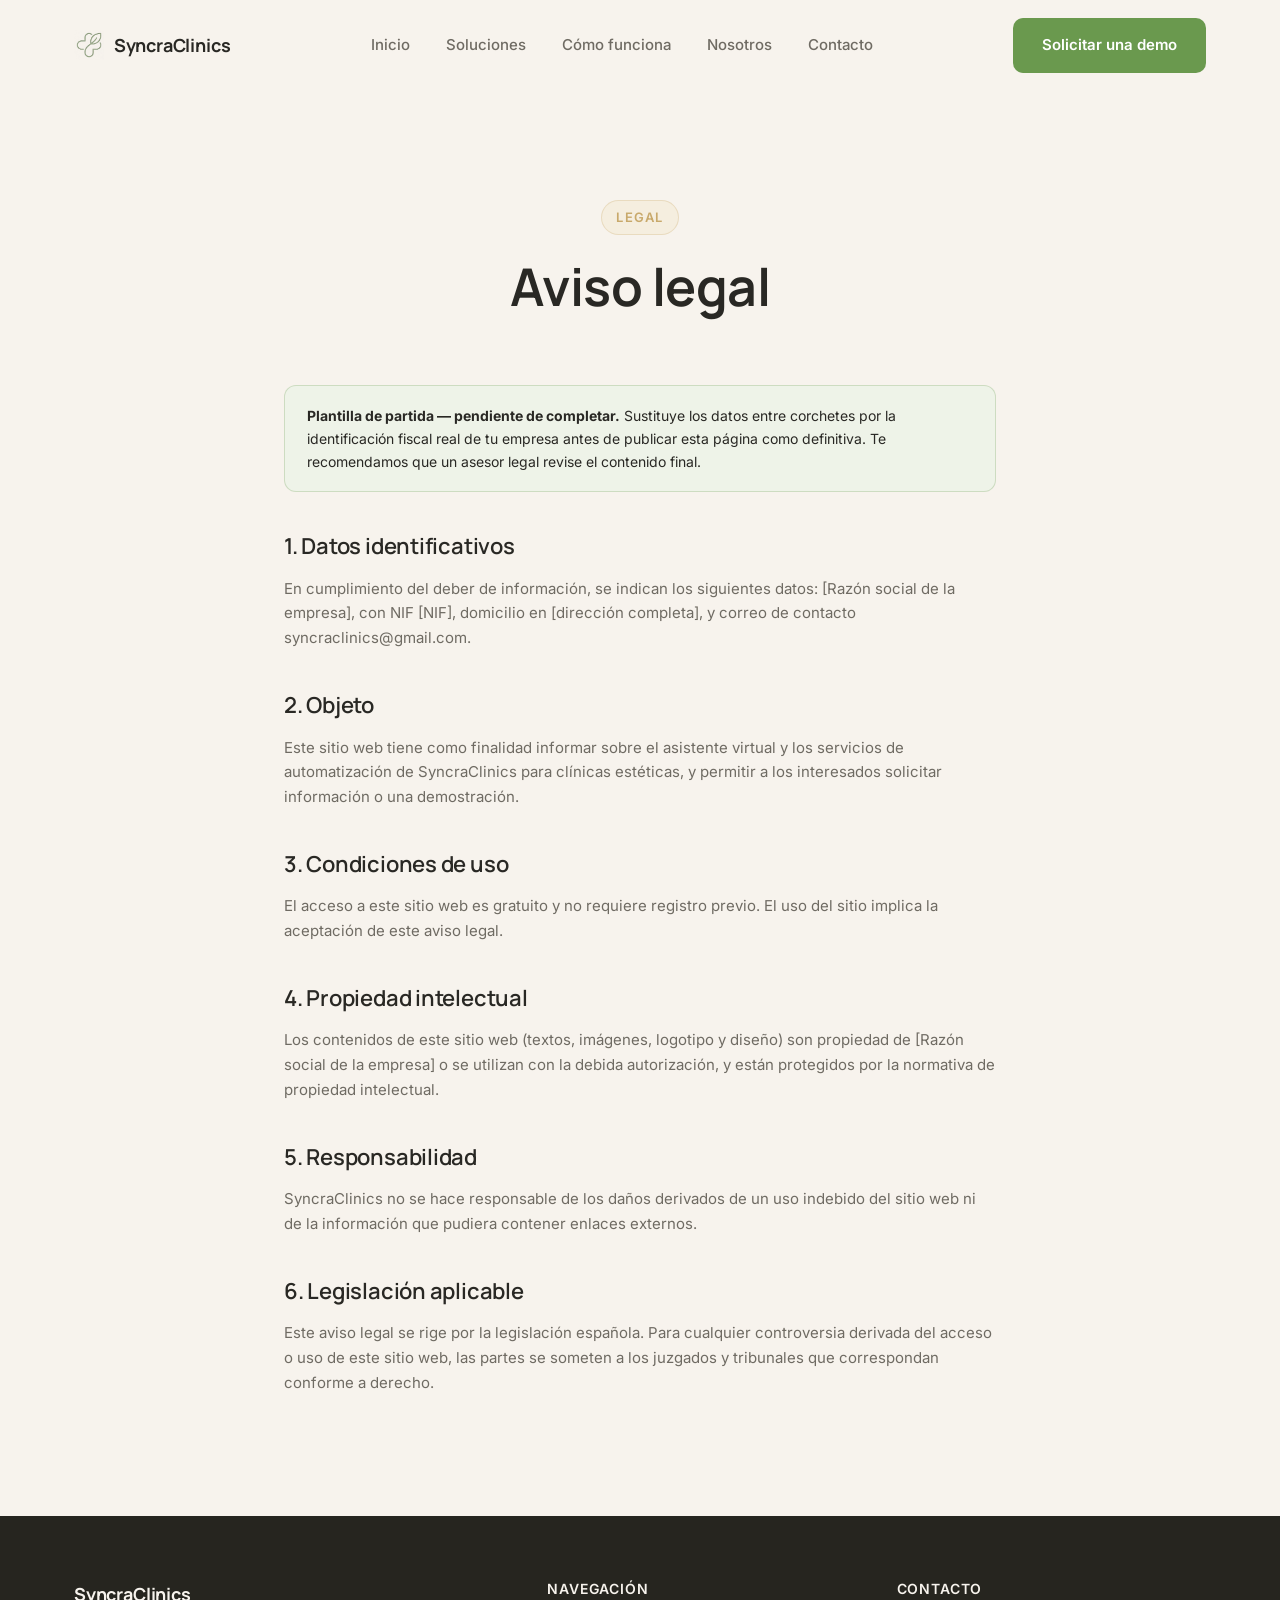
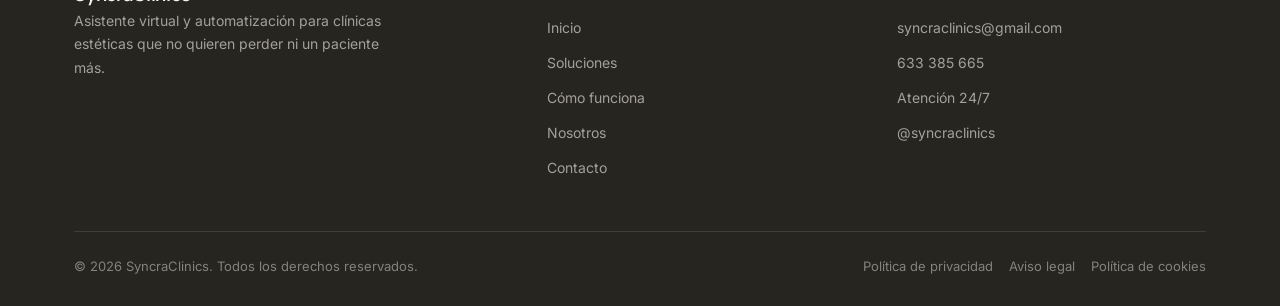
==== commit 9f496b8b: "Añade demo de chat, calculadora de no-shows y checklist; mejora CTAs, soluciones y política de cooki" ====
--- a/aviso-legal.html
+++ b/aviso-legal.html
@@ -106,6 +106,7 @@
       <div class="footer-legal">
         <a href="privacidad.html">Política de privacidad</a>
         <a href="aviso-legal.html">Aviso legal</a>
+        <a href="cookies.html">Política de cookies</a>
       </div>
     </div>
   </div>
--- a/css/style.css
+++ b/css/style.css
@@ -893,37 +893,6 @@
   box-shadow: var(--shadow-card);
 }
 
-/* ---------- Cómo funciona: pasos (Home) ---------- */
-.steps-grid {
-  display: grid;
-  grid-template-columns: repeat(4, minmax(0, 1fr));
-  gap: 32px;
-}
-
-.step-item {
-  position: relative;
-  padding: 8px 0 0 0;
-}
-
-.step-index {
-  font-family: var(--font-heading);
-  font-size: 30px;
-  font-weight: 700;
-  color: var(--champagne);
-  margin-bottom: 14px;
-  display: block;
-}
-
-.step-item h3 {
-  font-size: 17px;
-  margin-bottom: 8px;
-}
-
-.step-item p {
-  font-size: 14.5px;
-  margin-bottom: 0;
-}
-
 /* ---------- Confianza (Home) ---------- */
 .trust-panel {
   display: flex;
@@ -987,57 +956,37 @@
   transform: translateY(0);
 }
 
-/* ---------- Solutions detail (soluciones.html) ---------- */
-.solution-row {
-  display: grid;
-  grid-template-columns: minmax(0, 1.4fr) minmax(0, 0.75fr);
-  gap: 40px;
-  align-items: center;
-  padding: 52px 0;
-  border-bottom: 1px solid var(--border-color);
-}
-
-.solution-row:last-child {
-  border-bottom: none;
-}
-
-.solution-row.reverse .solution-visual {
-  order: 2;
-}
-
-.solution-index {
-  font-family: var(--font-heading);
-  font-size: 14px;
+/* ---------- Problema · Solución · Beneficio (soluciones.html) ---------- */
+.ps-card .ps-label {
+  display: inline-block;
+  font-size: 11px;
   font-weight: 700;
+  letter-spacing: 0.08em;
+  text-transform: uppercase;
   color: var(--champagne);
-  letter-spacing: 0.06em;
-  margin-bottom: 12px;
-}
-
-.solution-visual {
-  background: var(--accent-tint);
-  border: 1px solid var(--border-color);
-  border-radius: var(--radius);
-  padding: 22px;
-  display: flex;
-  align-items: center;
-  justify-content: center;
-  min-height: 120px;
-  max-width: 160px;
-  margin: 0 auto;
-  width: 100%;
-  transition: transform 0.3s ease, box-shadow 0.3s ease;
-}
-
-.solution-visual:hover {
-  transform: translateY(-4px);
-  box-shadow: var(--shadow-card);
-}
-
-.solution-visual svg {
-  width: 44px;
-  height: 44px;
+  margin-bottom: 10px;
+}
+
+.ps-card .ps-solution {
+  font-size: 14.5px;
+  color: var(--text-muted);
+  margin-bottom: 14px;
+}
+
+.ps-card .ps-benefit {
+  display: flex;
+  align-items: center;
+  gap: 8px;
+  font-size: 13.5px;
+  font-weight: 600;
   color: var(--accent-hover);
+  margin: 0;
+}
+
+.ps-card .ps-benefit svg {
+  width: 15px;
+  height: 15px;
+  flex-shrink: 0;
 }
 
 .solution-list {
@@ -1060,6 +1009,297 @@
   left: 0;
   color: var(--accent-main);
   font-weight: 700;
+}
+
+/* ---------- Demostración del asistente (chat) ---------- */
+.chat-window {
+  max-width: 480px;
+  margin: 0 auto;
+  background: var(--bg-surface);
+  border: 1px solid var(--border-color);
+  border-radius: var(--radius-lg);
+  box-shadow: var(--shadow-soft);
+  overflow: hidden;
+}
+
+.chat-header {
+  display: flex;
+  align-items: center;
+  gap: 12px;
+  padding: 18px 22px;
+  border-bottom: 1px solid var(--border-color);
+  background: var(--bg-primary);
+}
+
+.chat-avatar {
+  width: 38px;
+  height: 38px;
+  border-radius: 50%;
+  background: var(--accent-tint);
+  color: var(--accent-hover);
+  display: flex;
+  align-items: center;
+  justify-content: center;
+  flex-shrink: 0;
+}
+
+.chat-avatar svg {
+  width: 18px;
+  height: 18px;
+}
+
+.chat-header-info strong {
+  display: block;
+  font-size: 14.5px;
+  color: var(--text-main);
+}
+
+.chat-header-info .chat-status {
+  display: flex;
+  align-items: center;
+  gap: 6px;
+  font-size: 12px;
+  color: var(--text-muted);
+}
+
+.chat-header-info .chat-status::before {
+  content: "";
+  width: 7px;
+  height: 7px;
+  border-radius: 50%;
+  background: var(--accent-main);
+  box-shadow: 0 0 0 3px var(--accent-tint);
+  flex-shrink: 0;
+}
+
+.chat-messages {
+  padding: 22px;
+  display: flex;
+  flex-direction: column;
+  gap: 14px;
+  max-height: 420px;
+  overflow-y: auto;
+  scroll-behavior: smooth;
+}
+
+.chat-bubble {
+  display: none;
+  max-width: 82%;
+  padding: 12px 16px;
+  border-radius: 16px;
+  font-size: 14.5px;
+  line-height: 1.5;
+  opacity: 0;
+  transform: translateY(10px);
+}
+
+.chat-bubble.is-shown {
+  animation: chat-in 0.45s ease forwards;
+}
+
+@keyframes chat-in {
+  to { opacity: 1; transform: translateY(0); }
+}
+
+.chat-bubble.patient {
+  align-self: flex-end;
+  background: var(--accent-main);
+  color: #FFFFFF;
+  border-bottom-right-radius: 4px;
+}
+
+.chat-bubble.assistant {
+  align-self: flex-start;
+  background: var(--bg-primary);
+  border: 1px solid var(--border-color);
+  color: var(--text-main);
+  border-bottom-left-radius: 4px;
+}
+
+.chat-typing {
+  align-self: flex-start;
+  display: flex;
+  align-items: center;
+  gap: 5px;
+  padding: 14px 16px;
+  border-radius: 16px;
+  border-bottom-left-radius: 4px;
+  background: var(--bg-primary);
+  border: 1px solid var(--border-color);
+  opacity: 0;
+  transform: translateY(10px);
+  animation: chat-in 0.3s ease forwards;
+}
+
+.chat-typing span {
+  width: 6px;
+  height: 6px;
+  border-radius: 50%;
+  background: var(--text-muted);
+  animation: chat-typing-dot 1.2s ease-in-out infinite;
+}
+
+.chat-typing span:nth-child(2) { animation-delay: 0.2s; }
+.chat-typing span:nth-child(3) { animation-delay: 0.4s; }
+
+@keyframes chat-typing-dot {
+  0%, 60%, 100% { opacity: 0.3; transform: scale(0.85); }
+  30% { opacity: 1; transform: scale(1); }
+}
+
+.chat-caption {
+  text-align: center;
+  font-size: 13px;
+  color: var(--text-muted);
+  margin: 20px auto 0;
+  max-width: 440px;
+}
+
+/* ---------- Pérdida por no-shows + calculadora ---------- */
+.noshow-panel {
+  background: var(--bg-surface);
+  border: 1px solid var(--border-color);
+  border-radius: var(--radius-lg);
+  padding: 44px;
+  box-shadow: var(--shadow-soft);
+  max-width: 760px;
+  margin: 0 auto;
+}
+
+.noshow-example {
+  display: flex;
+  align-items: center;
+  justify-content: center;
+  flex-wrap: wrap;
+  gap: 18px;
+  padding-bottom: 28px;
+  margin-bottom: 28px;
+  border-bottom: 1px solid var(--border-color);
+}
+
+.noshow-example-block {
+  text-align: center;
+}
+
+.noshow-example-block strong {
+  display: block;
+  font-family: var(--font-heading);
+  font-size: clamp(26px, 4vw, 34px);
+  font-weight: 700;
+  color: var(--text-main);
+}
+
+.noshow-example-block span {
+  font-size: 13px;
+  color: var(--text-muted);
+}
+
+.noshow-operator {
+  font-family: var(--font-heading);
+  font-size: 22px;
+  font-weight: 700;
+  color: var(--champagne);
+}
+
+.noshow-example-result strong {
+  color: var(--accent-hover);
+}
+
+.noshow-disclaimer {
+  text-align: center;
+  font-size: 13px;
+  font-style: italic;
+  color: var(--text-muted);
+  margin-bottom: 36px;
+}
+
+.noshow-calculator h3 {
+  font-size: 16px;
+  margin-bottom: 18px;
+}
+
+.calculator-grid {
+  display: grid;
+  grid-template-columns: repeat(2, minmax(0, 1fr));
+  gap: 0 20px;
+}
+
+.calculator-result {
+  display: flex;
+  align-items: center;
+  justify-content: space-between;
+  flex-wrap: wrap;
+  gap: 10px;
+  background: var(--accent-tint);
+  border: 1px solid rgba(106, 153, 78, 0.25);
+  border-radius: var(--radius);
+  padding: 18px 22px;
+  margin: 8px 0 28px;
+}
+
+.calculator-result span {
+  font-size: 14px;
+  font-weight: 600;
+  color: var(--text-main);
+}
+
+.calculator-result strong {
+  font-family: var(--font-heading);
+  font-size: 24px;
+  color: var(--accent-hover);
+}
+
+.noshow-panel > p:last-child {
+  text-align: center;
+  margin-bottom: 0;
+}
+
+/* ---------- Checklist "¿Es para tu clínica?" ---------- */
+.checklist {
+  list-style: none;
+  padding: 0;
+  margin: 0 auto;
+  max-width: 640px;
+  display: flex;
+  flex-direction: column;
+  gap: 16px;
+}
+
+.checklist li {
+  display: flex;
+  align-items: flex-start;
+  gap: 14px;
+  font-size: 15.5px;
+  color: var(--text-main);
+}
+
+.checklist-icon {
+  width: 22px;
+  height: 22px;
+  border-radius: 6px;
+  background: var(--accent-tint);
+  color: var(--accent-hover);
+  display: flex;
+  align-items: center;
+  justify-content: center;
+  flex-shrink: 0;
+  margin-top: 1px;
+}
+
+.checklist-icon svg {
+  width: 13px;
+  height: 13px;
+}
+
+.fit-cta {
+  text-align: center;
+  margin-top: 36px;
+}
+
+.fit-cta p {
+  font-weight: 600;
+  color: var(--text-main);
+  margin-bottom: 20px;
 }
 
 /* ---------- CTA banda ---------- */
@@ -1563,19 +1803,9 @@
     grid-template-columns: minmax(0, 1fr);
   }
 
-  .solution-row,
-  .solution-row.reverse {
-    grid-template-columns: minmax(0, 1fr);
-  }
-
-  .solution-row.reverse .solution-visual {
-    order: 0;
-  }
-
   .grid-3,
   .grid-2,
-  .grid-4,
-  .steps-grid {
+  .grid-4 {
     grid-template-columns: repeat(2, minmax(0, 1fr));
   }
 
@@ -1633,8 +1863,7 @@
 
   .grid-3,
   .grid-2,
-  .grid-4,
-  .steps-grid {
+  .grid-4 {
     grid-template-columns: minmax(0, 1fr);
   }
 
@@ -1657,8 +1886,17 @@
 
   .choice-grid,
   .modal-form .form-grid,
-  .checkbox-grid {
+  .checkbox-grid,
+  .calculator-grid {
     grid-template-columns: minmax(0, 1fr);
+  }
+
+  .noshow-panel {
+    padding: 28px 22px;
+  }
+
+  .chat-bubble {
+    max-width: 90%;
   }
 
   .modal-overlay {
@@ -1714,7 +1952,9 @@
   .header-inner,
   img,
   .trust-tag,
-  .solution-visual {
+  .chat-bubble,
+  .chat-typing,
+  .chat-typing span {
     transition: none !important;
     animation: none !important;
   }
@@ -1729,6 +1969,16 @@
     transform: none !important;
   }
 
+  .chat-bubble {
+    display: block !important;
+    opacity: 1 !important;
+    transform: none !important;
+  }
+
+  .chat-typing {
+    display: none !important;
+  }
+
   .dashboard-panel.is-visible .dashboard-bar span {
     width: var(--bar-value, 60%) !important;
   }
